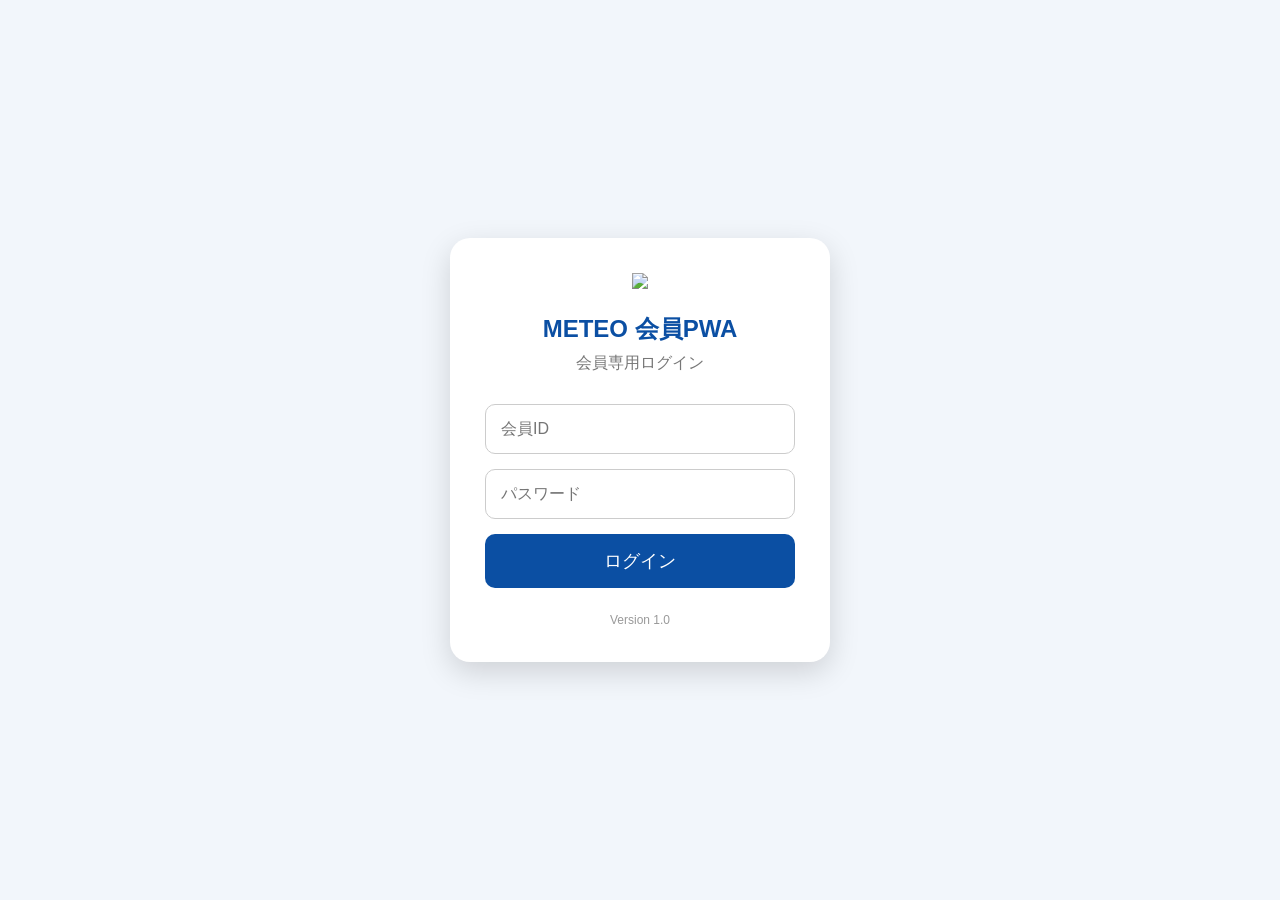
==== index.html @ dc840982 "ログインAPI接続" ====
<!DOCTYPE html>
<html lang="ja">
<head>
<meta charset="UTF-8">
<meta name="viewport" content="width=device-width, initial-scale=1.0">

<title>METEO 会員PWA</title>

<style>
*{
    margin:0;
    padding:0;
    box-sizing:border-box;
    font-family:"Yu Gothic","Meiryo",sans-serif;
}

body{
    background:#f2f6fb;
    display:flex;
    justify-content:center;
    align-items:center;
    height:100vh;
}

.login-box{
    width:90%;
    max-width:380px;
    background:white;
    border-radius:20px;
    padding:35px;
    box-shadow:0 10px 30px rgba(0,0,0,.15);
    text-align:center;
}

.logo{
    width:180px;
    margin-bottom:20px;
}

h1{
    font-size:24px;
    color:#0b4fa3;
    margin-bottom:8px;
}

.sub{
    color:#777;
    margin-bottom:30px;
}

input{
    width:100%;
    padding:15px;
    margin-bottom:15px;
    border:1px solid #ccc;
    border-radius:10px;
    font-size:16px;
}

button{
    width:100%;
    padding:15px;
    background:#0b4fa3;
    color:white;
    border:none;
    border-radius:10px;
    font-size:18px;
    cursor:pointer;
}

button:hover{
    background:#083b7d;
}

.version{
    margin-top:25px;
    color:#999;
    font-size:12px;
}
</style>

</head>

<body>

<div class="login-box">

<img src="images/logo.png" class="logo">

<h1>METEO 会員PWA</h1>

<div class="sub">
会員専用ログイン
</div>

<input
id="memberId"
type="text"
placeholder="会員ID">

<input
id="password"
type="password"
placeholder="パスワード">

<button onclick="login()">
ログイン
</button>

<div id="message" style="margin-top:15px; font-size:14px; color:red;"></div>

<div class="version">
Version 1.0
</div>

</div>

<script>
function login(){
    const memberId = document.getElementById("memberId").value.trim();
    const password = document.getElementById("password").value.trim();
    const message = document.getElementById("message");

    const API_URL = "https://script.google.com/macros/s/AKfycbxsHYfop671-Fb4GehXwx5XhfZguvlDZqvH2xCusPevwaggSRc3omhxittN7IQHPlC2/exec";

    message.style.color = "red";
    message.textContent = "";

    if(memberId === ""){
        message.textContent = "会員IDを入力してください";
        return;
    }

    if(password === ""){
        message.textContent = "パスワードを入力してください";
        return;
    }

    message.style.color = "#0b4fa3";
    message.textContent = "ログイン確認中です...";

    fetch(API_URL, {
        method: "POST",
        body: JSON.stringify({
            action: "login",
            loginId: memberId,
            password: password,
            deviceId: "browser"
        })
    })
    .then(response => response.json())
    .then(result => {
        if(result.success){
            localStorage.setItem("meteor_token", result.token);
            localStorage.setItem("meteor_member_id", result.memberId);

            message.style.color = "green";
            message.textContent = "ログイン成功";
        }else{
            message.style.color = "red";
            message.textContent = result.message;
        }
    })
    .catch(error => {
        message.style.color = "red";
        message.textContent = "通信エラーが発生しました";
        console.error(error);
    });
}
</script>

</body>
</html>
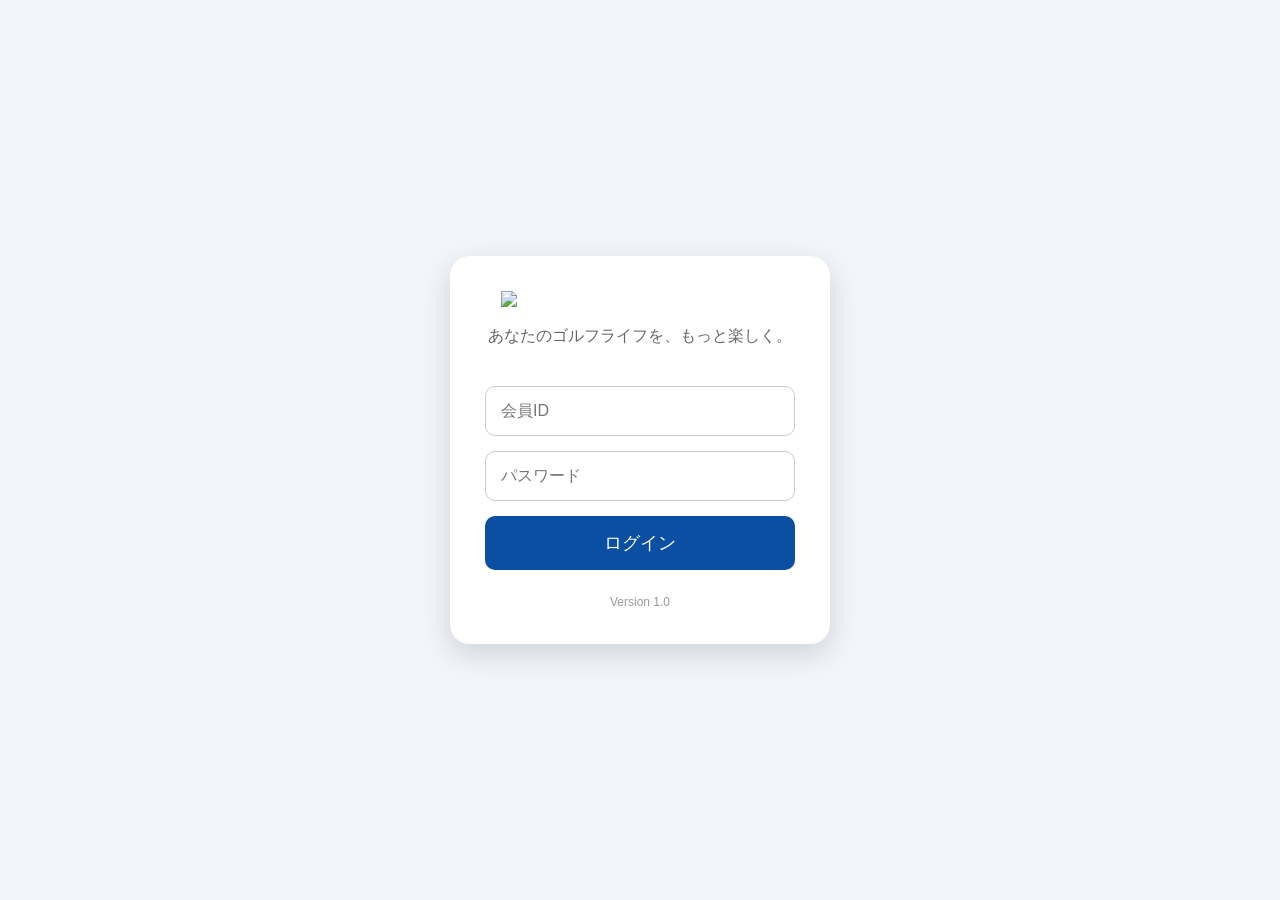
==== commit 3e503a7f: "ログイン画面をブランドデザインに変更" ====
--- a/index.html
+++ b/index.html
@@ -6,78 +6,7 @@
 
 <title>METEO 会員PWA</title>
 
-<style>
-*{
-    margin:0;
-    padding:0;
-    box-sizing:border-box;
-    font-family:"Yu Gothic","Meiryo",sans-serif;
-}
-
-body{
-    background:#f2f6fb;
-    display:flex;
-    justify-content:center;
-    align-items:center;
-    height:100vh;
-}
-
-.login-box{
-    width:90%;
-    max-width:380px;
-    background:white;
-    border-radius:20px;
-    padding:35px;
-    box-shadow:0 10px 30px rgba(0,0,0,.15);
-    text-align:center;
-}
-
-.logo{
-    width:180px;
-    margin-bottom:20px;
-}
-
-h1{
-    font-size:24px;
-    color:#0b4fa3;
-    margin-bottom:8px;
-}
-
-.sub{
-    color:#777;
-    margin-bottom:30px;
-}
-
-input{
-    width:100%;
-    padding:15px;
-    margin-bottom:15px;
-    border:1px solid #ccc;
-    border-radius:10px;
-    font-size:16px;
-}
-
-button{
-    width:100%;
-    padding:15px;
-    background:#0b4fa3;
-    color:white;
-    border:none;
-    border-radius:10px;
-    font-size:18px;
-    cursor:pointer;
-}
-
-button:hover{
-    background:#083b7d;
-}
-
-.version{
-    margin-top:25px;
-    color:#999;
-    font-size:12px;
-}
-</style>
+<link rel="stylesheet" href="css/style.css">
 
 </head>
 
@@ -87,11 +16,9 @@
 
 <img src="images/logo.png" class="logo">
 
-<h1>METEO 会員PWA</h1>
-
-<div class="sub">
-会員専用ログイン
-</div>
+<p class="tagline">
+あなたのゴルフライフを、もっと楽しく。
+</p>
 
 <input
 id="memberId"
@@ -115,59 +42,7 @@
 
 </div>
 
-<script>
-function login(){
-    const memberId = document.getElementById("memberId").value.trim();
-    const password = document.getElementById("password").value.trim();
-    const message = document.getElementById("message");
-
-    const API_URL = "https://script.google.com/macros/s/AKfycbxsHYfop671-Fb4GehXwx5XhfZguvlDZqvH2xCusPevwaggSRc3omhxittN7IQHPlC2/exec";
-
-    message.style.color = "red";
-    message.textContent = "";
-
-    if(memberId === ""){
-        message.textContent = "会員IDを入力してください";
-        return;
-    }
-
-    if(password === ""){
-        message.textContent = "パスワードを入力してください";
-        return;
-    }
-
-    message.style.color = "#0b4fa3";
-    message.textContent = "ログイン確認中です...";
-
-    fetch(API_URL, {
-        method: "POST",
-        body: JSON.stringify({
-            action: "login",
-            loginId: memberId,
-            password: password,
-            deviceId: "browser"
-        })
-    })
-    .then(response => response.json())
-    .then(result => {
-        if(result.success){
-            localStorage.setItem("meteor_token", result.token);
-            localStorage.setItem("meteor_member_id", result.memberId);
-
-            message.style.color = "green";
-            message.textContent = "ログイン成功";
-        }else{
-            message.style.color = "red";
-            message.textContent = result.message;
-        }
-    })
-    .catch(error => {
-        message.style.color = "red";
-        message.textContent = "通信エラーが発生しました";
-        console.error(error);
-    });
-}
-</script>
+<script src="js/login.js"></script>
 
 </body>
 </html>
--- a/css/style.css
+++ b/css/style.css
@@ -0,0 +1,118 @@
+*{
+    margin:0;
+    padding:0;
+    box-sizing:border-box;
+    font-family:"Yu Gothic","Meiryo",sans-serif;
+}
+
+body{
+    background:#f2f6fb;
+    display:flex;
+    justify-content:center;
+    align-items:center;
+    height:100vh;
+}
+
+.login-box{
+    width:90%;
+    max-width:380px;
+    background:white;
+    border-radius:20px;
+    padding:35px;
+    box-shadow:0 10px 30px rgba(0,0,0,.15);
+    text-align:center;
+}
+
+.logo{
+    width:320px;
+    max-width:90%;
+    display:block;
+    margin:0 auto 15px;
+}
+
+h1{
+    font-size:24px;
+    color:#0b4fa3;
+    margin-bottom:8px;
+}
+
+.sub{
+    color:#777;
+    margin-bottom:30px;
+}
+
+input{
+    width:100%;
+    padding:15px;
+    margin-bottom:15px;
+    border:1px solid #ccc;
+    border-radius:10px;
+    font-size:16px;
+}
+
+button{
+    width:100%;
+    padding:15px;
+    background:#0b4fa3;
+    color:white;
+    border:none;
+    border-radius:10px;
+    font-size:18px;
+    cursor:pointer;
+}
+
+button:hover{
+    background:#083b7d;
+}
+
+.version{
+    margin-top:25px;
+    color:#999;
+    font-size:12px;
+}
+
+.member-card{
+    margin-top:20px;
+    text-align:left;
+}
+
+.member-name{
+    font-size:24px;
+    font-weight:bold;
+    color:#0b4fa3;
+    text-align:center;
+    margin-bottom:25px;
+}
+
+.info-row{
+    display:flex;
+    justify-content:space-between;
+    padding:12px 0;
+    border-bottom:1px solid #e5e5e5;
+    font-size:16px;
+}
+
+.point-box{
+    margin-top:25px;
+    background:#0b4fa3;
+    color:white;
+    border-radius:12px;
+    padding:20px;
+    text-align:center;
+}
+
+.point-box strong{
+    display:block;
+    font-size:34px;
+    margin-top:8px;
+}
+
+.tagline{
+    font-size:16px;
+    color:#666;
+    text-align:center;
+    margin:15px 0 35px;
+    line-height:1.8;
+    font-weight:500;
+}
+
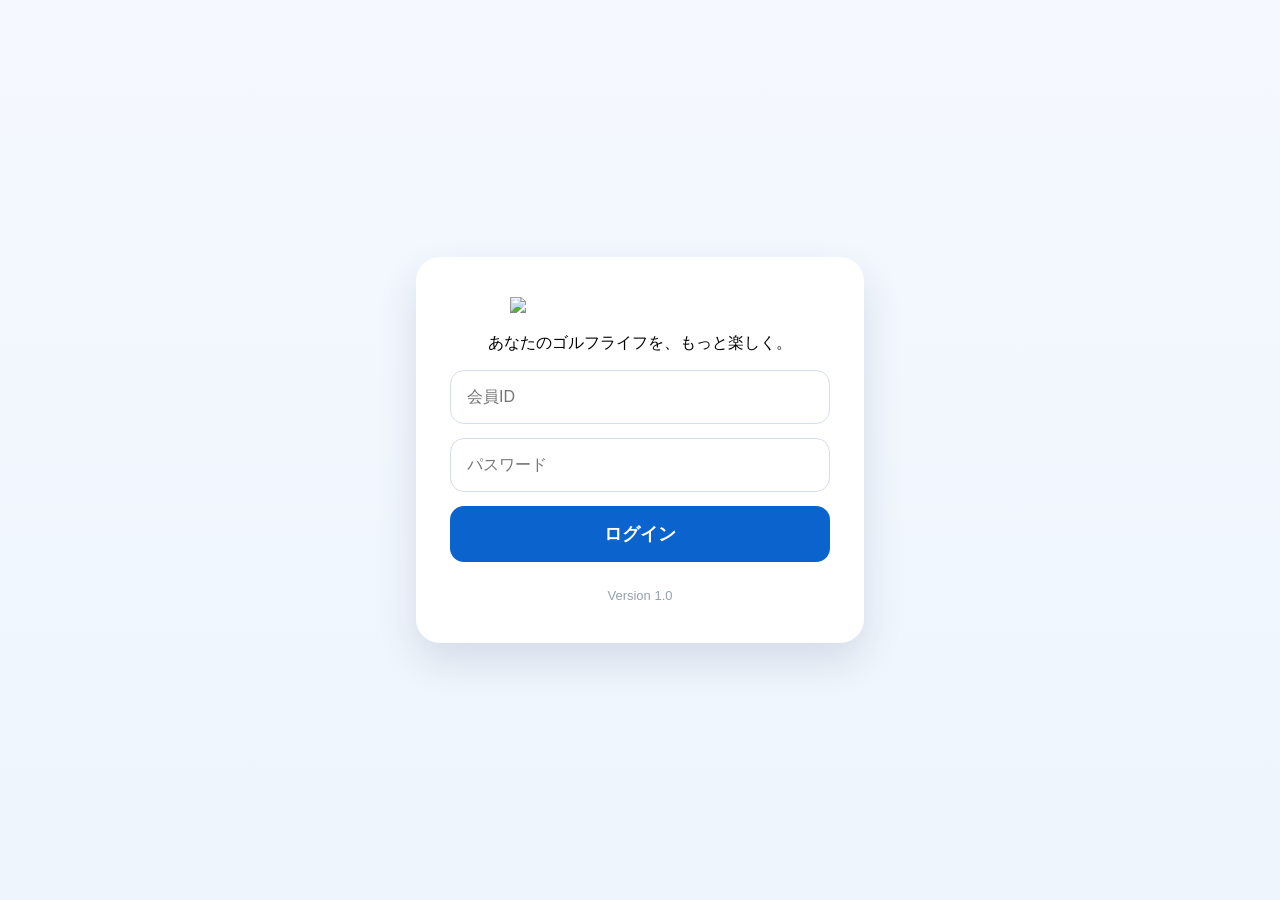
==== commit 84a86140: "ログイン画面を分離" ====
--- a/index.html
+++ b/index.html
@@ -6,7 +6,7 @@
 
 <title>METEO 会員PWA</title>
 
-<link rel="stylesheet" href="css/style.css">
+<link rel="stylesheet" href="css/login.css">
 
 </head>
 
--- a/css/login.css
+++ b/css/login.css
@@ -0,0 +1,62 @@
+
+body{
+  margin:0;
+  min-height:100vh;
+  display:flex;
+  justify-content:center;
+  align-items:center;
+  background:linear-gradient(180deg,#f5f9ff,#eef5fc);
+  font-family:-apple-system,BlinkMacSystemFont,"Yu Gothic","Meiryo",sans-serif;
+}
+
+.login-box{
+  width:min(90%,380px);
+  background:#fff;
+  border-radius:24px;
+  padding:40px 34px;
+  box-shadow:0 18px 40px rgba(18,31,82,.12);
+  text-align:center;
+}
+
+.logo{
+  width:260px;
+  max-width:100%;
+  margin:0 auto 20px;
+  display:block;
+}
+
+.copy{
+  margin:0 0 28px;
+  color:#49566c;
+  font-size:15px;
+  font-weight:500;
+}
+
+input{
+  width:100%;
+  height:54px;
+  border:1px solid #d7deea;
+  border-radius:14px;
+  padding:0 16px;
+  margin-bottom:14px;
+  font-size:16px;
+  box-sizing:border-box;
+}
+
+button{
+  width:100%;
+  height:56px;
+  border:none;
+  border-radius:14px;
+  background:#0b63ce;
+  color:#fff;
+  font-size:18px;
+  font-weight:700;
+  cursor:pointer;
+}
+
+.version{
+  margin-top:26px;
+  color:#95a0af;
+  font-size:13px;
+}
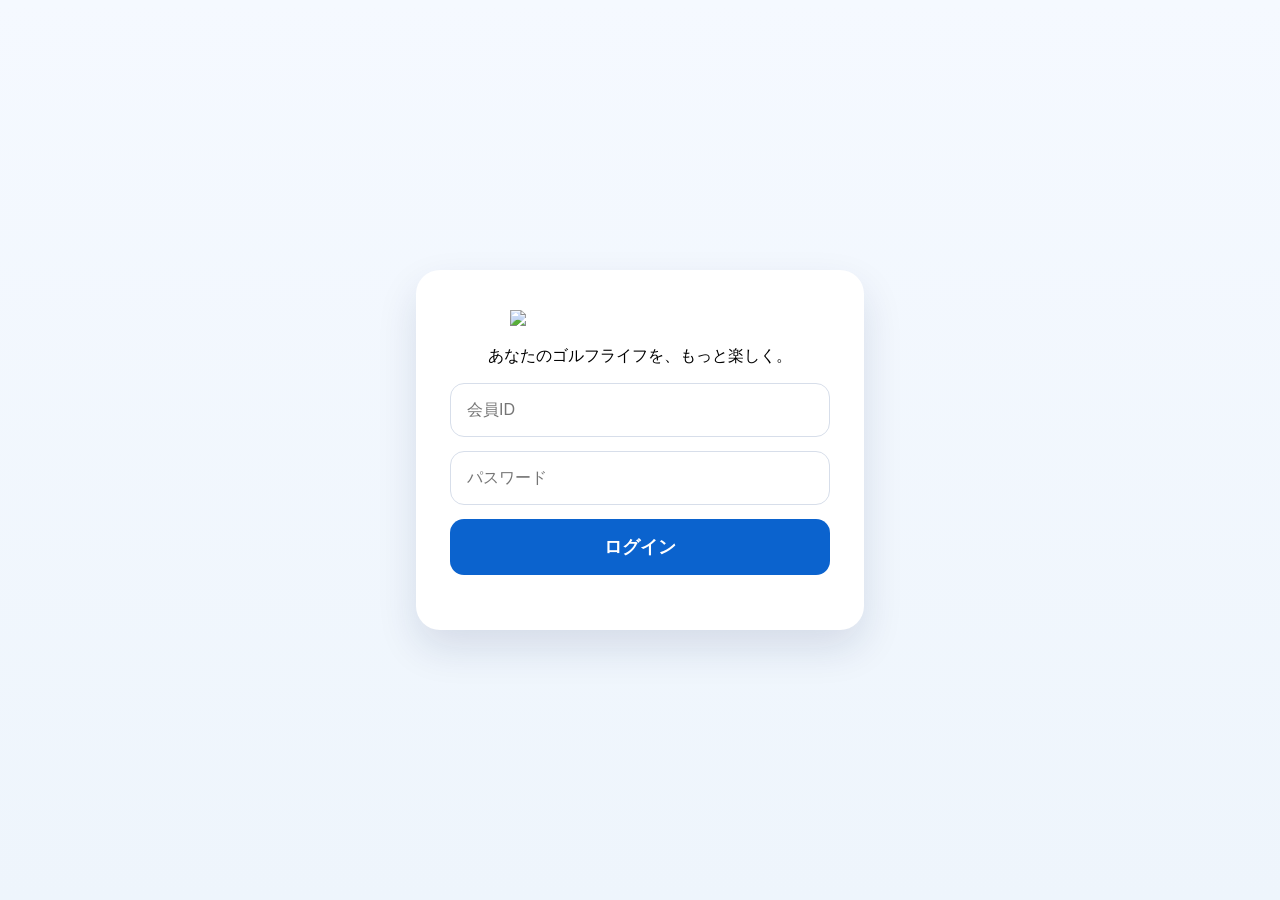
==== commit 2eaf2ba9: "ba-jonn" ====
--- a/index.html
+++ b/index.html
@@ -2,9 +2,16 @@
 <html lang="ja">
 <head>
 <meta charset="UTF-8">
-<meta name="viewport" content="width=device-width, initial-scale=1.0">
+<meta name="viewport" content="width=device-width, initial-scale=1.0, viewport-fit=cover">
 
 <title>METEO 会員PWA</title>
+
+<link rel="manifest" href="manifest.json">
+<meta name="theme-color" content="#f8f9fb">
+<meta name="apple-mobile-web-app-capable" content="yes">
+<meta name="apple-mobile-web-app-status-bar-style" content="default">
+<meta name="apple-mobile-web-app-title" content="METEO">
+<link rel="apple-touch-icon" href="images/icon-192.png">
 
 <link rel="stylesheet" href="css/login.css">
 
@@ -36,13 +43,20 @@
 
 <div id="message" style="margin-top:15px; font-size:14px; color:red;"></div>
 
-<div class="version">
-Version 1.0
-</div>
+
 
 </div>
 
 <script src="js/login.js"></script>
 
+<script>
+  if ("serviceWorker" in navigator) {
+    window.addEventListener("load", function () {
+      navigator.serviceWorker.register("./sw.js");
+    });
+  }
+</script>
+
+
 </body>
 </html>
